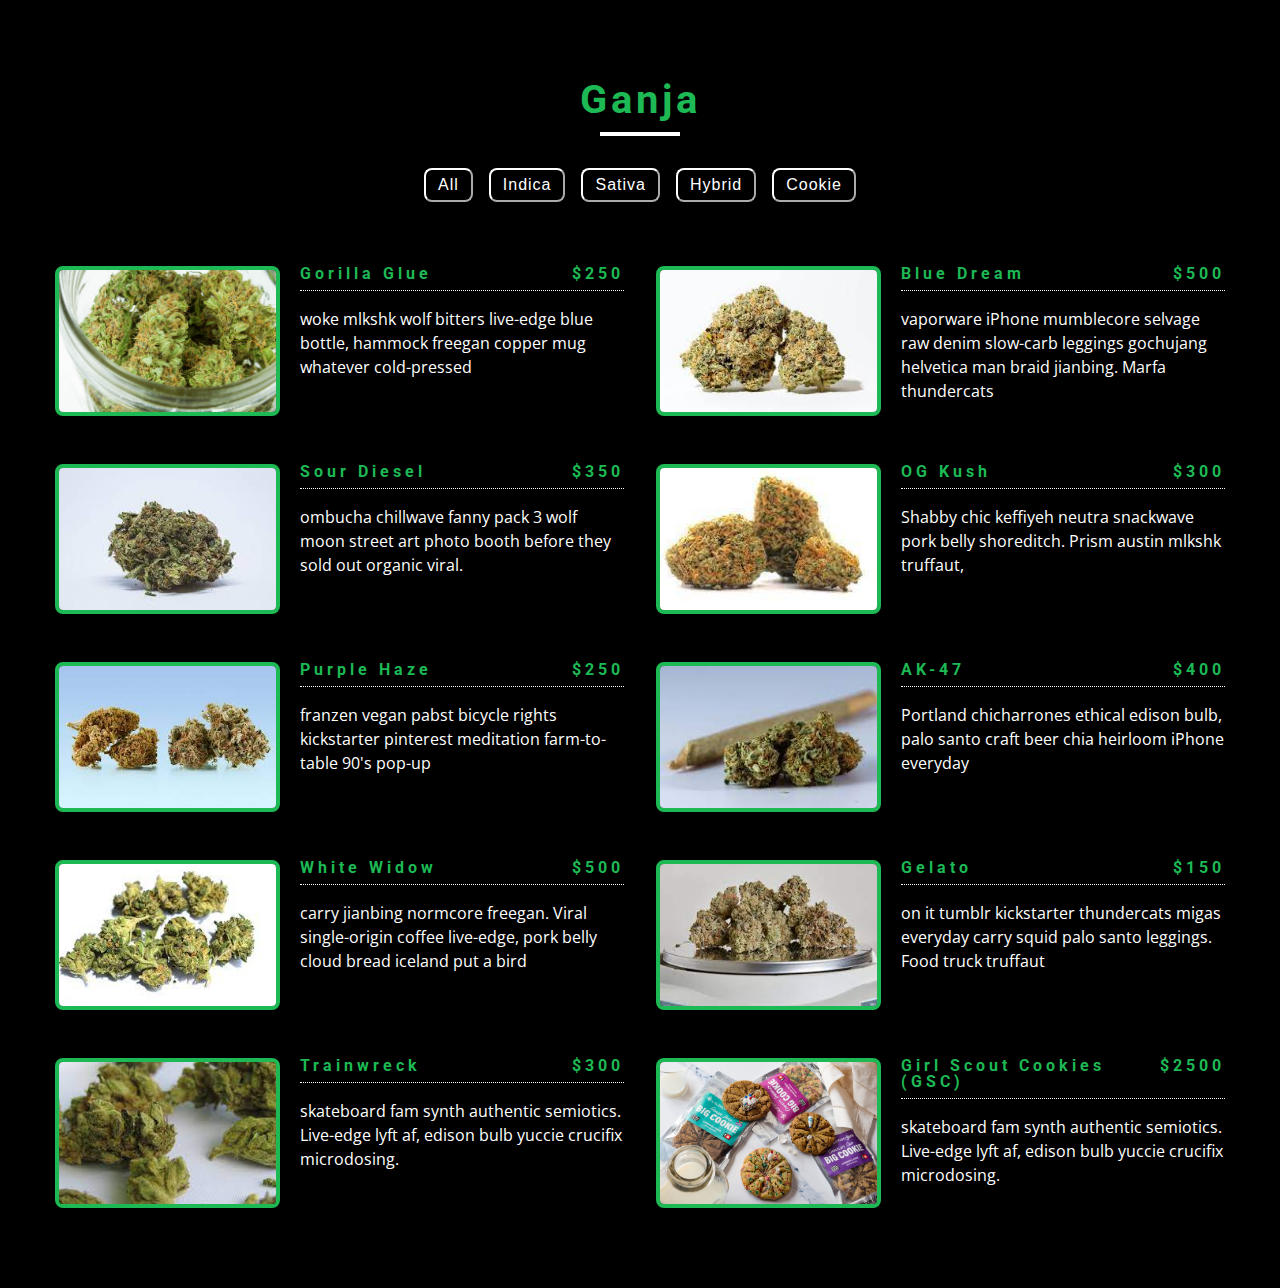
==== maryjane/index.html @ c58f7dcd "Add files via upload" ====
<!DOCTYPE html>
<html lang="en">
  <head>
    <meta charset="UTF-8" />
    <meta name="viewport" content="width=device-width, initial-scale=1.0" />
    <title>Chill</title>
    <!-- font-awesome -->
    <link
      rel="stylesheet"
      href="https://cdnjs.cloudflare.com/ajax/libs/font-awesome/5.14.0/css/all.min.css"
    />
    <!-- styles -->
    <link rel="stylesheet" href="styles.css" />
  </head>
  <body>
    <section class="menu">
      <!-- title -->
      <div class="title"> 
        <h2>ganja</h2>
        <div class="underline"></div>
      </div>
      <!-- filter buttons -->
      <div class="btn-container">
        <!-- <button type="button" class="filter-btn" data-id="all">all</button>
        <button type="button" class="filter-btn" data-id="breakfast">
          breakfast
        </button>
        <button type="button" class="filter-btn" data-id="lunch">lunch</button>
        <button type="button" class="filter-btn" data-id="shakes">
          shakes
        </button> -->
      </div>
      <!-- menu items -->
      <div class="section-center">
        <!-- single item -->
        <article class="menu-item">
          <img src="./menu-item.jpeg" alt="menu item" class="photo" />
          <div class="item-info">
            <header>
              <h4>Gorilla Glue</h4>
              <h4 class="price">250</h4>
            </header>
            <p class="item-text">
              Lorem ipsum dolor sit amet consectetur adipisicing elit.
              Repudiandae, sint quam. Et reprehenderit fugiat nesciunt inventore
              laboriosam excepturi! Quo, officia.
            </p>
          </div>
        </article>
        <!-- end of single item -->
        <!-- single item -->
        <article class="menu-item">
          <img src="./menu-item.jpeg" alt="menu item" class="photo" />
          <div class="item-info">
            <header>
              <h4>Gorilla Glue</h4>
              <h4 class="price">250</h4>
            </header>
            <p class="item-text">
              Lorem ipsum dolor sit amet consectetur adipisicing elit.
              Repudiandae, sint quam. Et reprehenderit fugiat nesciunt inventore
              laboriosam excepturi! Quo, officia.
            </p>
          </div>
        </article>
        <!-- end of single item -->
        <!-- single item -->
        <article class="menu-item">
          <img src="./menu-item.jpeg" alt="menu item" class="photo" />
          <div class="item-info">
            <header>
              <h4>Gorilla Glue</h4>
              <h4 class="price">250</h4>
            </header>
            <p class="item-text">
              Lorem ipsum dolor sit amet consectetur adipisicing elit.
              Repudiandae, sint quam. Et reprehenderit fugiat nesciunt inventore
              laboriosam excepturi! Quo, officia.
            </p>
          </div>
        </article>
        <!-- end of single item -->
      </div>
    </section>
    <!-- javascript -->
    <script src="app.js"></script>
  </body>
</html>
---- maryjane/styles.css ----
/*
=============== 
Fonts
===============
*/
@import url("https://fonts.googleapis.com/css?family=Open+Sans|Roboto:400,700&display=swap");

/*
=============== 
Variables
===============
*/

:root {
  /* dark shades of primary color*/
  --clr-primary-1: #1db954;
  --clr-primary-2: hsl(205, 77%, 27%);
  --clr-primary-3: hsl(205, 72%, 37%);
  --clr-primary-4: hsl(205, 63%, 48%);
  /* primary/main color -  green */
  --clr-primary-5: #1db954;
  /* lighter shades of primary color */
  --clr-primary-6: hsl(205, 89%, 70%);
  --clr-primary-7: hsl(205, 90%, 76%);
  --clr-primary-8: hsl(205, 86%, 81%);
  --clr-primary-9: hsl(206, 15%, 40%);
  --clr-primary-10: hsl(205, 12%, 27%);
  /* darkest grey - used for headings */
  --clr-grey-1: #1db954;
  --clr-grey-2: hsl(211, 39%, 23%);
  --clr-grey-3: hsl(209, 34%, 30%);
  --clr-grey-4: hsl(209, 28%, 39%);
  /* grey used for paragraphs */
  --clr-grey-5: hsl(0, 0%, 100%);
  --clr-grey-6: hsl(0, 0%, 100%);
  --clr-grey-7: hsl(211, 27%, 70%);
  --clr-grey-8: hsl(210, 31%, 80%);
  --clr-grey-9: hsl(212, 33%, 89%);
  --clr-grey-10: hsl(0, 0%, 0%);
  --clr-white: #344046;
  --clr-red-dark: hsl(360, 67%, 44%);
  --clr-red-light: hsl(360, 71%, 66%);
  --clr-green-dark: hsl(120, 70%, 65%);
  --clr-green-light: hsl(125, 71%, 66%);
  --clr-gold: #ffffff; 
  --clr-black: #1db954;
  --ff-primary: "Roboto", sans-serif;
  --ff-secondary: "Open Sans", sans-serif;
  --transition: all 0.3s linear;
  --spacing: 0.25rem;
  --radius: 0.5rem;
  --light-shadow: 0 5px 15px rgba(0, 0, 0, 0.1);
  --dark-shadow: 0 5px 15px rgba(0, 0, 0, 0.2);
  --max-width: 1170px;
  --fixed-width: 620px;
}
/*
=============== 
Global Styles
===============
*/

*,
::after,
::before {
  margin: 0;
  padding: 0;
  box-sizing: border-box;
}

body {
  font-family: var(--ff-secondary);
  background: var(--clr-grey-10);
  color: var(--clr-grey-1);
  line-height: 1.5;
  font-size: 0.875rem;
}
ul {
  list-style-type: none;
}
a {
  text-decoration: none;
}
img:not(.logo) {
  width: 100%;
}
img {
  display: block;
}

h1,
h2,
h3,
h4 {
  letter-spacing: var(--spacing);
  text-transform: capitalize;
  line-height: 1.25;
  margin-bottom: 0.75rem;
  font-family: var(--ff-primary);
}
h1 {
  font-size: 3rem;
}
h2 {
  font-size: 2rem;
}
h3 {
  font-size: 1.25rem;
}
h4 {
  font-size: 0.875rem;
}
p {
  margin-bottom: 1.25rem;
  color: var(--clr-grey-5);
}
@media screen and (min-width: 800px) {
  h1 {
    font-size: 4rem;
  }
  h2 {
    font-size: 2.5rem;
  }
  h3 {
    font-size: 1.75rem;
  }
  h4 {
    font-size: 1rem;
  }
  body {
    font-size: 1rem;
  }
  h1,
  h2,
  h3,
  h4 {
    line-height: 1;
  }
}
/*  global classes */

.btn {
  text-transform: uppercase;
  background: transparent;
  color: var(--clr-black);
  padding: 0.375rem 0.75rem;
  letter-spacing: var(--spacing);
  display: inline-block;
  transition: var(--transition);
  font-size: 0.875rem;
  border: 2px solid var(--clr-black);
  cursor: pointer;
  box-shadow: 0 1px 3px rgba(0, 0, 0, 0.2);
  border-radius: var(--radius);
}
.btn:hover {
  color: var(--clr-white);
  background: var(--clr-black);
}
/* section */
.section {
  padding: 5rem 0;
}

main {
  min-height: 100vh;
  display: grid;
  place-items: center;
}
/*
=============== 
Menu
===============
*/

.menu {
  padding: 5rem 0;
}
.title {
  text-align: center;
  margin-bottom: 2rem;
}
.underline {
  width: 5rem;
  height: 0.25rem;
  background: var(--clr-gold);
  margin-left: auto;
  margin-right: auto;
}
.btn-container {
  margin-bottom: 4rem;
  display: flex;
  justify-content: center;
}
.filter-btn {
  background: transparent;
  border-color: var(--clr-gold);
  font-size: 1rem;
  text-transform: capitalize;
  margin: 0 0.5rem;
  letter-spacing: 1px;
  border-radius: var(--radius);
  padding: 0.375rem 0.75rem;
  color: var(--clr-gold);
  cursor: pointer;
  transition: var(--transition);
}
.filter-btn:hover {
  background: var(--clr-black);
  color: var(--clr-white);
}
.section-center {
  width: 90vw;
  margin: 0 auto;
  max-width: 1170px;
  display: grid;
  gap: 3rem 2rem;
  justify-items: center;
}
.menu-item {
  display: grid;
  gap: 1rem 2rem;
  max-width: 25rem;
}
.photo {
  object-fit: cover;
  height: 200px;
  border: 0.25rem solid var(--clr-black);
  border-radius: var(--radius);
}
.item-info header {
  display: flex;
  justify-content: space-between;
  border-bottom: 0.5px dotted var(--clr-grey-5);
}
.item-info h4 {
  margin-bottom: 0.5rem;
}
.price {
  color: var(--clr-primary-5);
}
.item-text {
  margin-bottom: 0;
  padding-top: 1rem;
}

@media screen and (min-width: 768px) {
  .menu-item {
    grid-template-columns: 225px 1fr;
    gap: 0 1.25rem;
    max-width: 40rem;
  }
  .photo {
    height: 175px;
  }
}
@media screen and (min-width: 1200px) {
  .section-center {
    width: 95vw;
    grid-template-columns: 1fr 1fr;
  }
  .photo {
    height: 150px;
  }
}
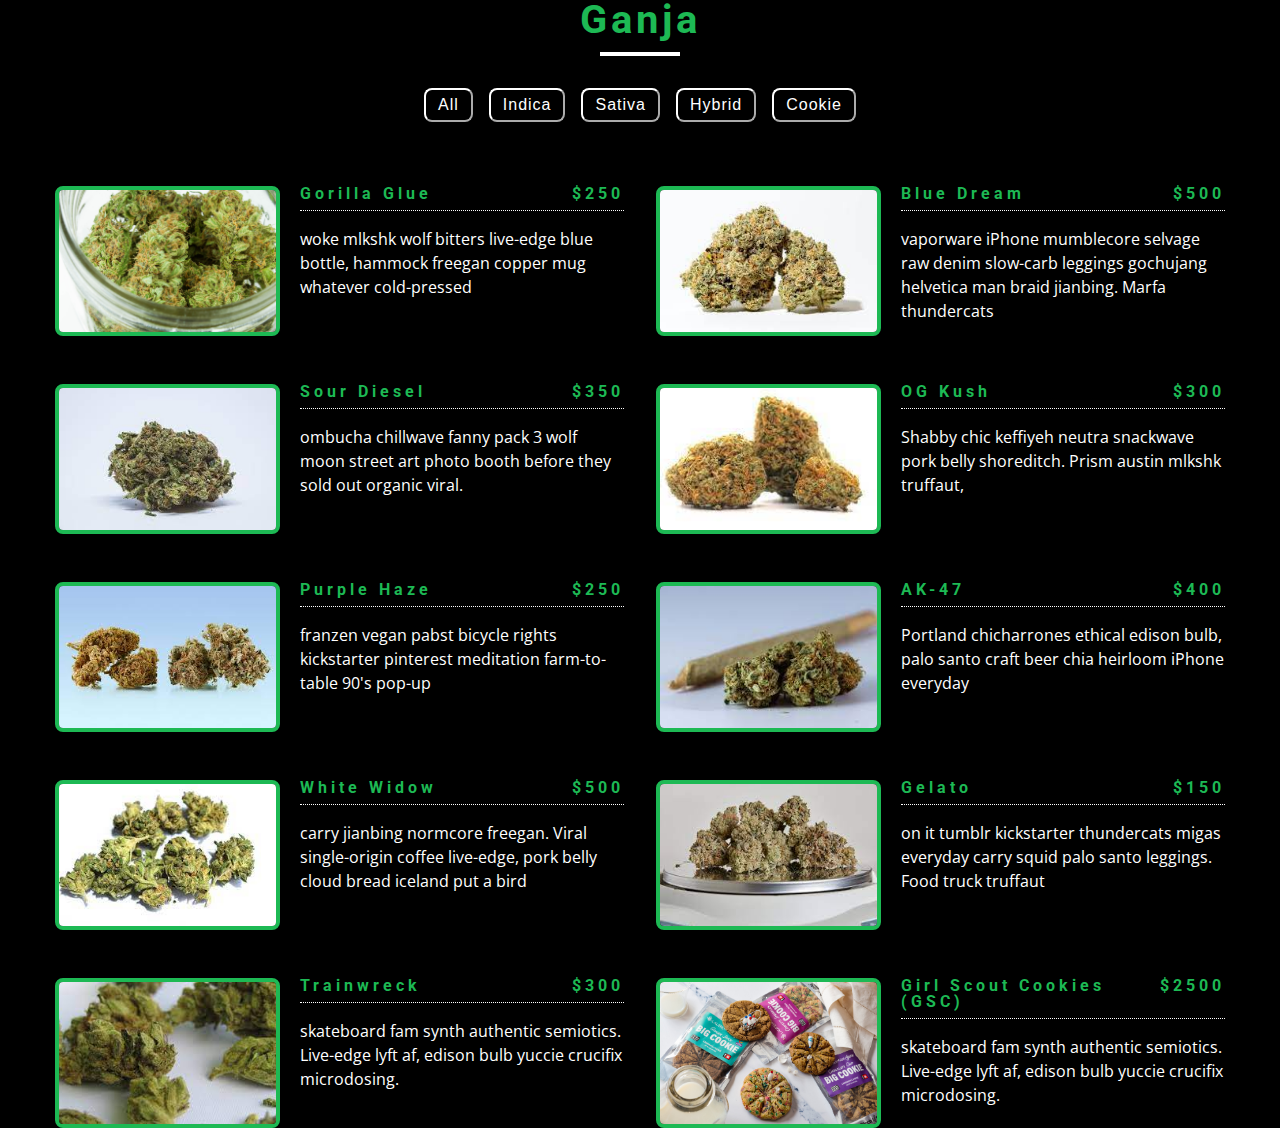
==== commit 1f046744: "Update index.html" ====
--- a/maryjane/index.html
+++ b/maryjane/index.html
@@ -13,7 +13,7 @@
     <link rel="stylesheet" href="styles.css" />
   </head>
   <body>
-    <section class="menu">
+    <section class="Chill">
       <!-- title -->
       <div class="title"> 
         <h2>ganja</h2>
